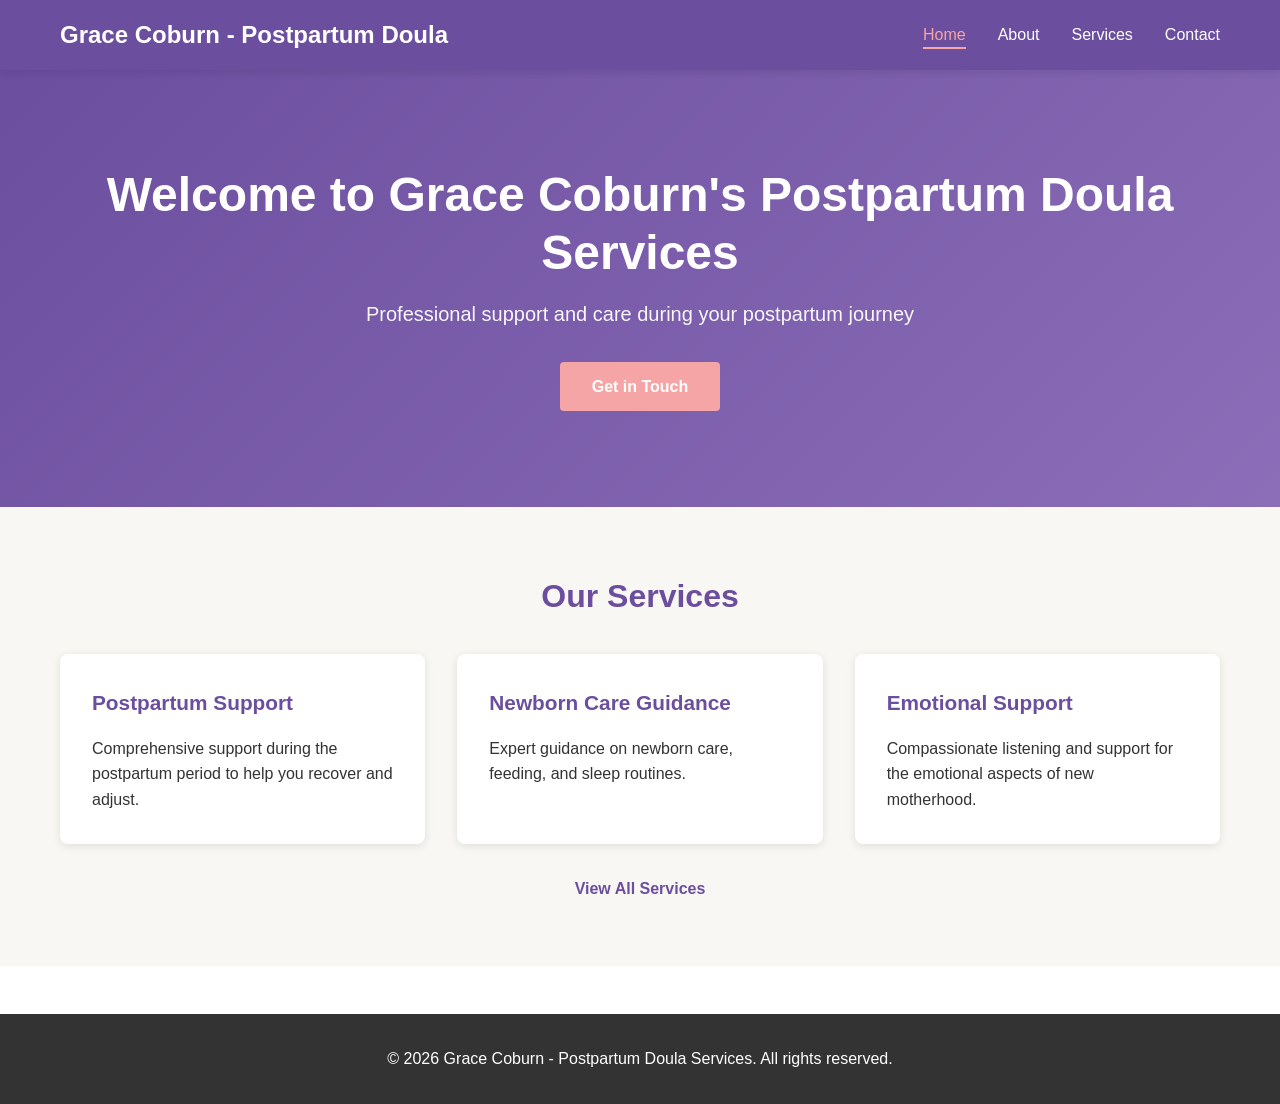
==== index.html @ 7e69951f "Initial commit: Add starter template for postpartum doula website" ====
<!DOCTYPE html>
<html lang="en">
<head>
    <meta charset="UTF-8">
    <meta name="viewport" content="width=device-width, initial-scale=1.0">
    <title>Grace Coburn - Postpartum Doula Services</title>
    <link rel="stylesheet" href="css/style.css">
</head>
<body>
    <nav class="navbar">
        <div class="container">
            <div class="nav-brand">Grace Coburn - Postpartum Doula</div>
            <ul class="nav-links">
                <li><a href="index.html" class="active">Home</a></li>
                <li><a href="about.html">About</a></li>
                <li><a href="services.html">Services</a></li>
                <li><a href="contact.html">Contact</a></li>
            </ul>
        </div>
    </nav>

    <header class="hero">
        <div class="hero-content">
            <h1>Welcome to Grace Coburn's Postpartum Doula Services</h1>
            <p>Professional support and care during your postpartum journey</p>
            <a href="contact.html" class="cta-button">Get in Touch</a>
        </div>
    </header>

    <section class="services-preview">
        <div class="container">
            <h2>Our Services</h2>
            <div class="services-grid">
                <div class="service-card">
                    <h3>Postpartum Support</h3>
                    <p>Comprehensive support during the postpartum period to help you recover and adjust.</p>
                </div>
                <div class="service-card">
                    <h3>Newborn Care Guidance</h3>
                    <p>Expert guidance on newborn care, feeding, and sleep routines.</p>
                </div>
                <div class="service-card">
                    <h3>Emotional Support</h3>
                    <p>Compassionate listening and support for the emotional aspects of new motherhood.</p>
                </div>
            </div>
            <a href="services.html" class="view-more">View All Services</a>
        </div>
    </section>

    <footer class="footer">
        <div class="container">
            <p>&copy; 2026 Grace Coburn - Postpartum Doula Services. All rights reserved.</p>
        </div>
    </footer>

    <script src="js/script.js"></script>
</body>
</html>
---- css/style.css ----
:root {
    --primary-color: #6b4e9e;
    --secondary-color: #f5a5a5;
    --text-color: #333;
    --light-bg: #f9f7f4;
    --white: #ffffff;
    --shadow: 0 2px 8px rgba(0, 0, 0, 0.1);
}

* {
    margin: 0;
    padding: 0;
    box-sizing: border-box;
}

body {
    font-family: 'Segoe UI', Tahoma, Geneva, Verdana, sans-serif;
    line-height: 1.6;
    color: var(--text-color);
    background-color: var(--white);
}

.container {
    max-width: 1200px;
    margin: 0 auto;
    padding: 0 20px;
}

/* Navigation */
.navbar {
    background-color: var(--primary-color);
    color: var(--white);
    padding: 1rem 0;
    position: sticky;
    top: 0;
    z-index: 100;
    box-shadow: var(--shadow);
}

.navbar .container {
    display: flex;
    justify-content: space-between;
    align-items: center;
}

.nav-brand {
    font-size: 1.5rem;
    font-weight: bold;
}

.nav-links {
    display: flex;
    list-style: none;
    gap: 2rem;
}

.nav-links a {
    color: var(--white);
    text-decoration: none;
    transition: color 0.3s ease;
    border-bottom: 2px solid transparent;
    padding-bottom: 0.25rem;
}

.nav-links a:hover,
.nav-links a.active {
    color: var(--secondary-color);
    border-bottom-color: var(--secondary-color);
}

/* Hero Section */
.hero {
    background: linear-gradient(135deg, var(--primary-color) 0%, #8b6db8 100%);
    color: var(--white);
    padding: 6rem 2rem;
    text-align: center;
}

.hero-content h1 {
    font-size: 3rem;
    margin-bottom: 1rem;
    line-height: 1.2;
}

.hero-content p {
    font-size: 1.25rem;
    margin-bottom: 2rem;
    opacity: 0.95;
}

/* Page Header */
.page-header {
    background: linear-gradient(135deg, var(--primary-color) 0%, #8b6db8 100%);
    color: var(--white);
    padding: 3rem 2rem;
    text-align: center;
}

.page-header h1 {
    font-size: 2.5rem;
}

.page-header p {
    font-size: 1.1rem;
    margin-top: 0.5rem;
    opacity: 0.95;
}

/* Buttons */
.cta-button,
.submit-button {
    display: inline-block;
    background-color: var(--secondary-color);
    color: var(--white);
    padding: 0.75rem 2rem;
    border: none;
    border-radius: 4px;
    font-size: 1rem;
    text-decoration: none;
    cursor: pointer;
    transition: background-color 0.3s ease, transform 0.2s ease;
    font-weight: 600;
}

.cta-button:hover,
.submit-button:hover {
    background-color: #e88f8f;
    transform: translateY(-2px);
}

/* Services Preview */
.services-preview {
    padding: 4rem 2rem;
    background-color: var(--light-bg);
}

.services-preview h2 {
    font-size: 2rem;
    margin-bottom: 2rem;
    text-align: center;
    color: var(--primary-color);
}

.services-grid {
    display: grid;
    grid-template-columns: repeat(auto-fit, minmax(280px, 1fr));
    gap: 2rem;
    margin-bottom: 2rem;
}

.service-card {
    background-color: var(--white);
    padding: 2rem;
    border-radius: 8px;
    box-shadow: var(--shadow);
    transition: transform 0.3s ease, box-shadow 0.3s ease;
}

.service-card:hover {
    transform: translateY(-5px);
    box-shadow: 0 4px 16px rgba(0, 0, 0, 0.15);
}

.service-card h3 {
    color: var(--primary-color);
    margin-bottom: 1rem;
    font-size: 1.3rem;
}

.view-more {
    display: block;
    text-align: center;
    color: var(--primary-color);
    text-decoration: none;
    font-weight: 600;
    margin-top: 1rem;
    transition: color 0.3s ease;
}

.view-more:hover {
    color: var(--secondary-color);
}

/* Services Section */
.services-section {
    padding: 3rem 2rem;
}

.service-detail {
    margin-bottom: 2rem;
    padding: 2rem;
    background-color: var(--light-bg);
    border-left: 4px solid var(--primary-color);
    border-radius: 4px;
}

.service-detail h2 {
    color: var(--primary-color);
    margin-bottom: 1rem;
}

/* CTA Section */
.cta-section {
    background-color: var(--primary-color);
    color: var(--white);
    padding: 3rem 2rem;
    text-align: center;
}

.cta-section h2 {
    margin-bottom: 1.5rem;
    font-size: 2rem;
}

/* Contact Section */
.contact-section {
    padding: 3rem 2rem;
}

.contact-section .container {
    display: grid;
    grid-template-columns: 1fr 1fr;
    gap: 3rem;
}

.contact-info h2 {
    color: var(--primary-color);
    margin-bottom: 1rem;
}

.contact-info > p {
    margin-bottom: 2rem;
    color: #666;
}

/* Form Styles */
.contact-form {
    background-color: var(--light-bg);
    padding: 2rem;
    border-radius: 8px;
}

.form-group {
    margin-bottom: 1.5rem;
}

.form-group label {
    display: block;
    margin-bottom: 0.5rem;
    font-weight: 600;
    color: var(--text-color);
}

.form-group input,
.form-group textarea {
    width: 100%;
    padding: 0.75rem;
    border: 1px solid #ddd;
    border-radius: 4px;
    font-size: 1rem;
    font-family: inherit;
    transition: border-color 0.3s ease;
}

.form-group input:focus,
.form-group textarea:focus {
    outline: none;
    border-color: var(--primary-color);
    box-shadow: 0 0 0 3px rgba(107, 78, 158, 0.1);
}

.submit-button {
    width: 100%;
    padding: 1rem;
    margin-top: 1rem;
}

.form-status {
    margin-top: 1rem;
    padding: 1rem;
    border-radius: 4px;
    text-align: center;
    display: none;
}

.form-status.show {
    display: block;
}

.form-status.success {
    background-color: #d4edda;
    color: #155724;
    border: 1px solid #c3e6cb;
}

.form-status.error {
    background-color: #f8d7da;
    color: #721c24;
    border: 1px solid #f5c6cb;
}

/* Contact Details */
.contact-details {
    padding: 2rem;
    background-color: var(--light-bg);
    border-radius: 8px;
    height: fit-content;
}

.contact-details h2 {
    color: var(--primary-color);
    margin-bottom: 1.5rem;
}

.contact-details p {
    margin-bottom: 1.5rem;
    line-height: 1.8;
}

.contact-details a {
    color: var(--primary-color);
    text-decoration: none;
    font-weight: 600;
    transition: color 0.3s ease;
}

.contact-details a:hover {
    color: var(--secondary-color);
}

/* Footer */
.footer {
    background-color: #333;
    color: var(--white);
    text-align: center;
    padding: 2rem;
    margin-top: 3rem;
}

.footer a {
    color: var(--secondary-color);
    text-decoration: none;
}

.footer a:hover {
    text-decoration: underline;
}

/* About Section */
.about-section {
    padding: 3rem 2rem;
}

.about-content {
    margin-bottom: 3rem;
    background-color: var(--light-bg);
    padding: 2rem;
    border-radius: 8px;
}

.about-content h2,
.qualifications h2 {
    color: var(--primary-color);
    margin-bottom: 1rem;
    font-size: 1.8rem;
}

.qualifications {
    background-color: var(--light-bg);
    padding: 2rem;
    border-radius: 8px;
}

.qualifications ul {
    list-style-position: inside;
    line-height: 2;
}

.qualifications li {
    color: #555;
}

/* Responsive Design */
@media (max-width: 768px) {
    .nav-links {
        gap: 1rem;
        font-size: 0.9rem;
    }

    .hero-content h1 {
        font-size: 2rem;
    }

    .hero-content p {
        font-size: 1rem;
    }

    .page-header h1 {
        font-size: 1.8rem;
    }

    .services-grid {
        grid-template-columns: 1fr;
    }

    .contact-section .container {
        grid-template-columns: 1fr;
    }

    .contact-details {
        order: -1;
    }
}

@media (max-width: 480px) {
    .nav-brand {
        font-size: 1.1rem;
    }

    .nav-links {
        flex-direction: column;
        gap: 0.5rem;
    }

    .hero-content h1 {
        font-size: 1.5rem;
    }

    .nav-links {
        gap: 0;
    }

    .nav-links a {
        padding: 0.5rem 0;
    }
}
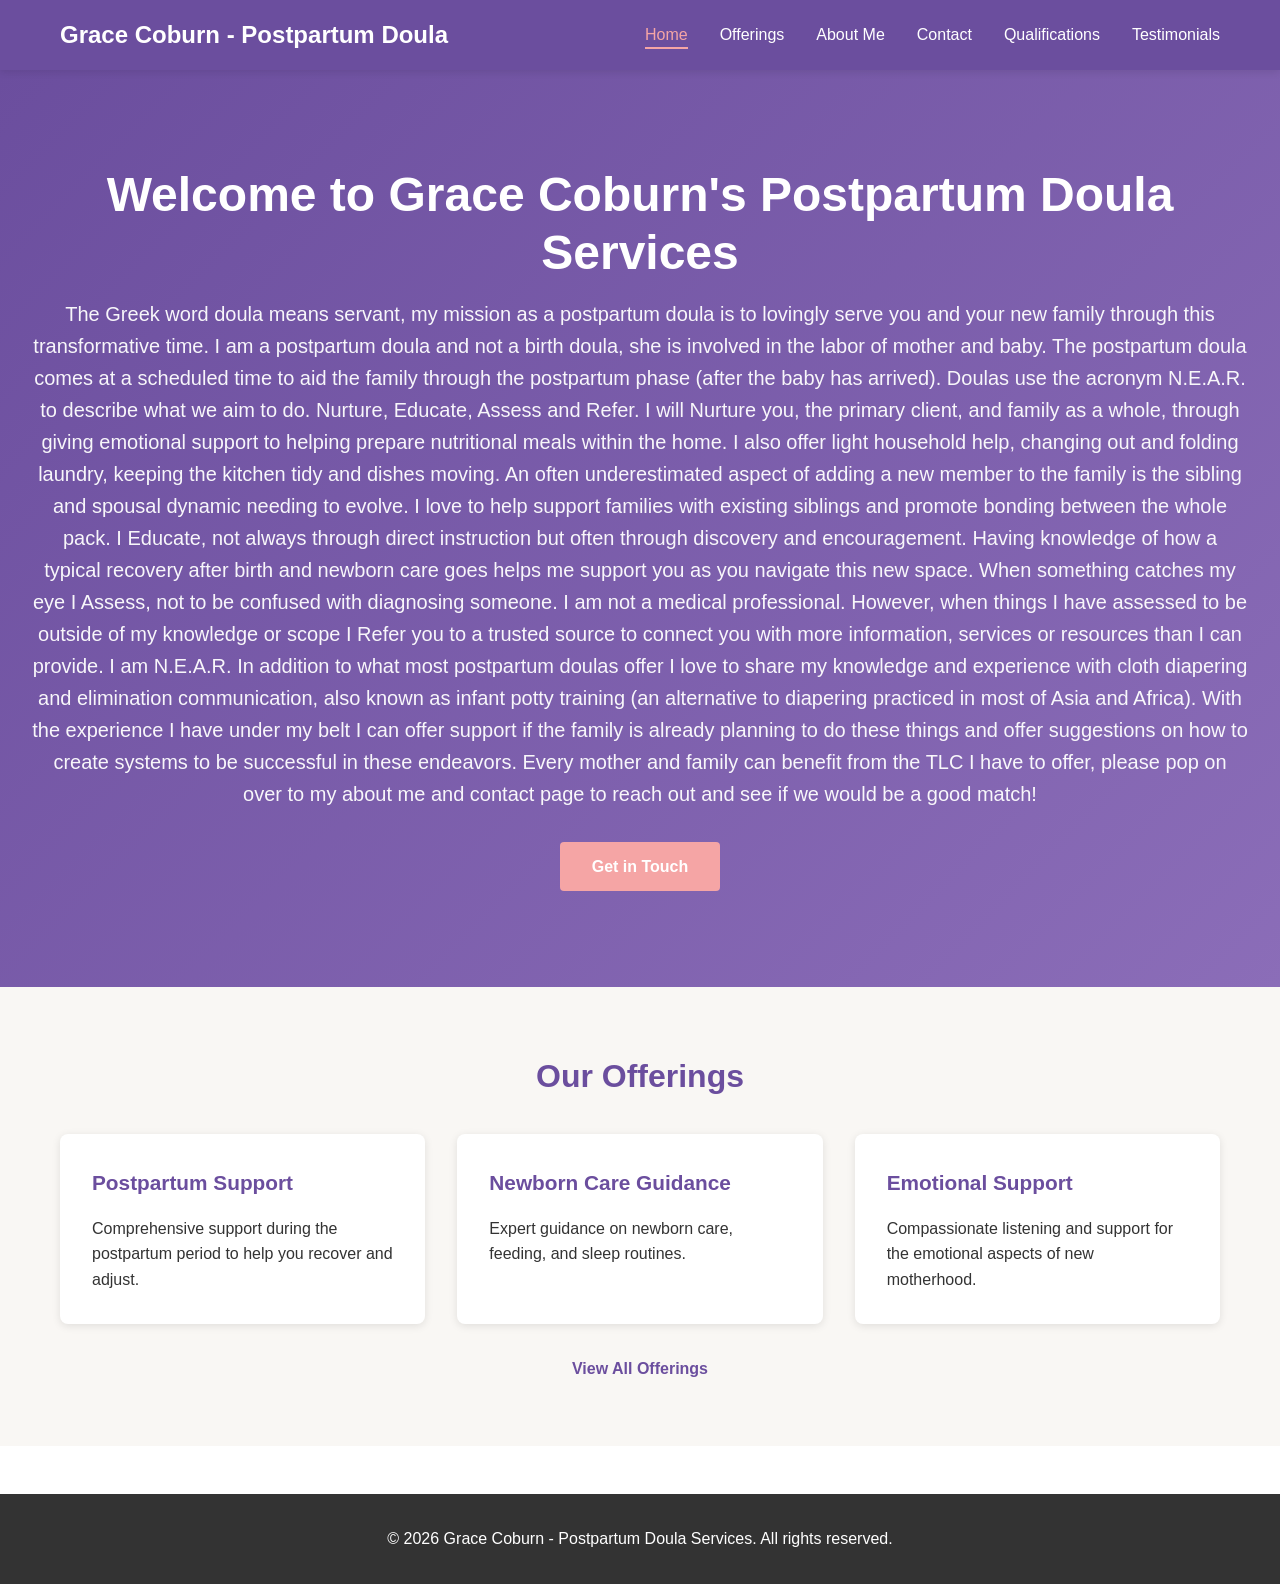
==== commit 1a9d0d0f: "Update site pages and navigation" ====
--- a/index.html
+++ b/index.html
@@ -12,9 +12,11 @@
             <div class="nav-brand">Grace Coburn - Postpartum Doula</div>
             <ul class="nav-links">
                 <li><a href="index.html" class="active">Home</a></li>
-                <li><a href="about.html">About</a></li>
-                <li><a href="services.html">Services</a></li>
+                <li><a href="services.html">Offerings</a></li>
+                <li><a href="about.html">About Me</a></li>
                 <li><a href="contact.html">Contact</a></li>
+                <li><a href="qualifications.html">Qualifications</a></li>
+                <li><a href="testimonials.html">Testimonials</a></li>
             </ul>
         </div>
     </nav>
@@ -22,14 +24,24 @@
     <header class="hero">
         <div class="hero-content">
             <h1>Welcome to Grace Coburn's Postpartum Doula Services</h1>
-            <p>Professional support and care during your postpartum journey</p>
+            <p>The Greek word doula means servant, my mission as a postpartum doula is to lovingly serve you and your new family through this transformative time. I am a postpartum doula and not a birth doula, she is involved in the labor of mother and baby. The postpartum doula comes at a scheduled time to aid the family through the postpartum phase (after the baby has arrived). 
+
+Doulas use the acronym N.E.A.R. to describe what we aim to do. Nurture, Educate, Assess and Refer. 
+
+I will Nurture you, the primary client, and family as a whole, through giving emotional support to helping prepare nutritional meals within the home. I also offer light household help, changing out and folding laundry, keeping the kitchen tidy and dishes moving. An often underestimated aspect of adding a new member to the family is the sibling and spousal dynamic needing to evolve. I love to help support families with existing siblings and promote bonding between the whole pack. I Educate, not always through direct instruction but often through discovery and encouragement. Having knowledge of how a typical recovery after birth and newborn care goes helps me support you as you navigate this new space. When something catches my eye I Assess, not to be confused with diagnosing someone. I am not a medical professional. However, when things I have assessed to be outside of my knowledge or scope I Refer you to a trusted source to connect you with more information, services or resources than I can provide. 
+
+I am N.E.A.R. 
+
+In addition to what most postpartum doulas offer I love to share my knowledge and experience with cloth diapering and elimination communication, also known as infant potty training (an alternative to diapering practiced in most of Asia and Africa). With the experience I have under my belt I can offer support if the family is already planning to do these things and offer suggestions on how to create systems to be successful in these endeavors.   
+
+Every mother and family can benefit from the TLC I have to offer, please pop on over to my about me and contact page to reach out and see if we would be a good match!</p>
             <a href="contact.html" class="cta-button">Get in Touch</a>
         </div>
     </header>
 
     <section class="services-preview">
         <div class="container">
-            <h2>Our Services</h2>
+            <h2>Our Offerings</h2>
             <div class="services-grid">
                 <div class="service-card">
                     <h3>Postpartum Support</h3>
@@ -44,7 +56,7 @@
                     <p>Compassionate listening and support for the emotional aspects of new motherhood.</p>
                 </div>
             </div>
-            <a href="services.html" class="view-more">View All Services</a>
+            <a href="services.html" class="view-more">View All Offerings</a>
         </div>
     </section>
 
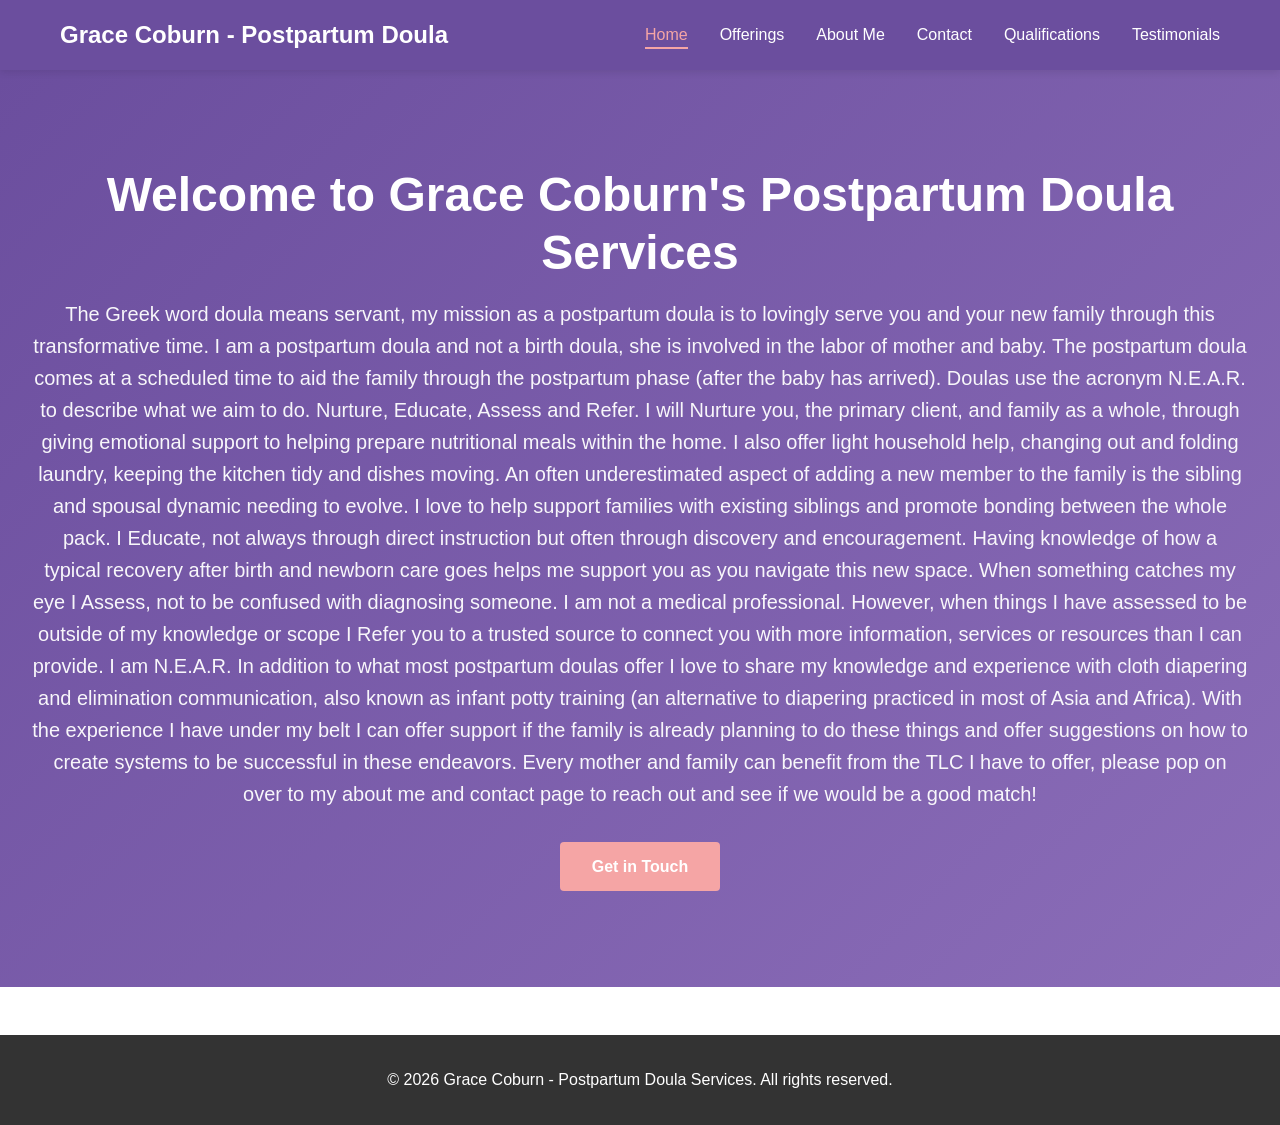
==== commit 514ec364: "Updated main page message" ====
--- a/index.html
+++ b/index.html
@@ -39,26 +39,7 @@
         </div>
     </header>
 
-    <section class="services-preview">
-        <div class="container">
-            <h2>Our Offerings</h2>
-            <div class="services-grid">
-                <div class="service-card">
-                    <h3>Postpartum Support</h3>
-                    <p>Comprehensive support during the postpartum period to help you recover and adjust.</p>
-                </div>
-                <div class="service-card">
-                    <h3>Newborn Care Guidance</h3>
-                    <p>Expert guidance on newborn care, feeding, and sleep routines.</p>
-                </div>
-                <div class="service-card">
-                    <h3>Emotional Support</h3>
-                    <p>Compassionate listening and support for the emotional aspects of new motherhood.</p>
-                </div>
-            </div>
-            <a href="services.html" class="view-more">View All Offerings</a>
-        </div>
-    </section>
+    
 
     <footer class="footer">
         <div class="container">
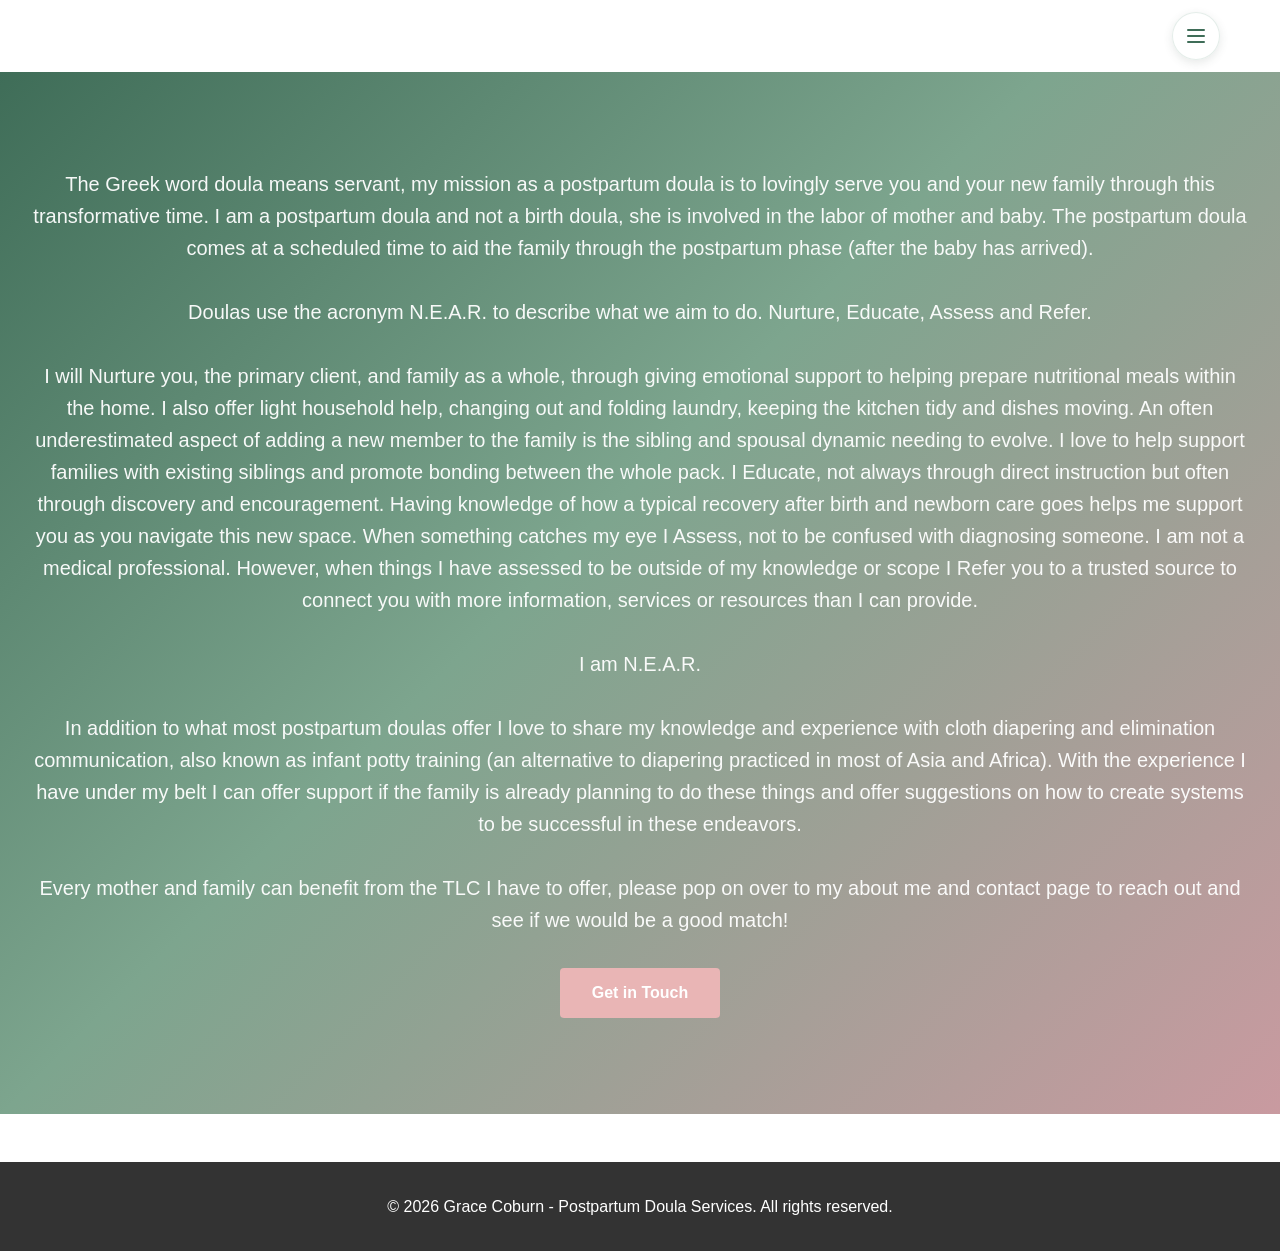
==== commit 9dfc32ee: "Updated styles and inported content" ====
--- a/index.html
+++ b/index.html
@@ -7,34 +7,32 @@
     <link rel="stylesheet" href="css/style.css">
 </head>
 <body>
-    <nav class="navbar">
+    <nav class="navbar minimalist-nav">
         <div class="container">
-            <div class="nav-brand">Grace Coburn - Postpartum Doula</div>
-            <ul class="nav-links">
-                <li><a href="index.html" class="active">Home</a></li>
-                <li><a href="services.html">Offerings</a></li>
-                <li><a href="about.html">About Me</a></li>
-                <li><a href="contact.html">Contact</a></li>
-                <li><a href="qualifications.html">Qualifications</a></li>
-                <li><a href="testimonials.html">Testimonials</a></li>
-            </ul>
+            <button class="menu-toggle" type="button" aria-label="Open page menu" aria-expanded="false" aria-controls="site-menu">
+                <span></span>
+                <span></span>
+                <span></span>
+            </button>
+            <div class="nav-panel" id="site-menu">
+                <a href="index.html" class="active">Home</a>
+                <a href="offerings.html">Offerings</a>
+                <a href="about.html">About Me</a>
+                <a href="contact.html">Contact</a>
+                <a href="qualifications.html">Qualifications</a>
+                <a href="testimonials.html">Testimonials</a>
+            </div>
         </div>
     </nav>
 
     <header class="hero">
         <div class="hero-content">
-            <h1>Welcome to Grace Coburn's Postpartum Doula Services</h1>
-            <p>The Greek word doula means servant, my mission as a postpartum doula is to lovingly serve you and your new family through this transformative time. I am a postpartum doula and not a birth doula, she is involved in the labor of mother and baby. The postpartum doula comes at a scheduled time to aid the family through the postpartum phase (after the baby has arrived). 
-
-Doulas use the acronym N.E.A.R. to describe what we aim to do. Nurture, Educate, Assess and Refer. 
-
-I will Nurture you, the primary client, and family as a whole, through giving emotional support to helping prepare nutritional meals within the home. I also offer light household help, changing out and folding laundry, keeping the kitchen tidy and dishes moving. An often underestimated aspect of adding a new member to the family is the sibling and spousal dynamic needing to evolve. I love to help support families with existing siblings and promote bonding between the whole pack. I Educate, not always through direct instruction but often through discovery and encouragement. Having knowledge of how a typical recovery after birth and newborn care goes helps me support you as you navigate this new space. When something catches my eye I Assess, not to be confused with diagnosing someone. I am not a medical professional. However, when things I have assessed to be outside of my knowledge or scope I Refer you to a trusted source to connect you with more information, services or resources than I can provide. 
-
-I am N.E.A.R. 
-
-In addition to what most postpartum doulas offer I love to share my knowledge and experience with cloth diapering and elimination communication, also known as infant potty training (an alternative to diapering practiced in most of Asia and Africa). With the experience I have under my belt I can offer support if the family is already planning to do these things and offer suggestions on how to create systems to be successful in these endeavors.   
-
-Every mother and family can benefit from the TLC I have to offer, please pop on over to my about me and contact page to reach out and see if we would be a good match!</p>
+            <p>The Greek word doula means servant, my mission as a postpartum doula is to lovingly serve you and your new family through this transformative time. I am a postpartum doula and not a birth doula, she is involved in the labor of mother and baby. The postpartum doula comes at a scheduled time to aid the family through the postpartum phase (after the baby has arrived).</p>
+            <p>Doulas use the acronym N.E.A.R. to describe what we aim to do. Nurture, Educate, Assess and Refer. </p>
+            <p>I will Nurture you, the primary client, and family as a whole, through giving emotional support to helping prepare nutritional meals within the home. I also offer light household help, changing out and folding laundry, keeping the kitchen tidy and dishes moving. An often underestimated aspect of adding a new member to the family is the sibling and spousal dynamic needing to evolve. I love to help support families with existing siblings and promote bonding between the whole pack. I Educate, not always through direct instruction but often through discovery and encouragement. Having knowledge of how a typical recovery after birth and newborn care goes helps me support you as you navigate this new space. When something catches my eye I Assess, not to be confused with diagnosing someone. I am not a medical professional. However, when things I have assessed to be outside of my knowledge or scope I Refer you to a trusted source to connect you with more information, services or resources than I can provide. </p>
+            <p>I am N.E.A.R. </p>
+            <p>In addition to what most postpartum doulas offer I love to share my knowledge and experience with cloth diapering and elimination communication, also known as infant potty training (an alternative to diapering practiced in most of Asia and Africa). With the experience I have under my belt I can offer support if the family is already planning to do these things and offer suggestions on how to create systems to be successful in these endeavors.</p>
+            <p>Every mother and family can benefit from the TLC I have to offer, please pop on over to my about me and contact page to reach out and see if we would be a good match!</p>
             <a href="contact.html" class="cta-button">Get in Touch</a>
         </div>
     </header>
--- a/css/style.css
+++ b/css/style.css
@@ -1,10 +1,12 @@
 :root {
-    --primary-color: #6b4e9e;
-    --secondary-color: #f5a5a5;
-    --text-color: #333;
-    --light-bg: #f9f7f4;
+    --primary-color: #5b8f75;
+    --primary-dark: #3f6d58;
+    --secondary-color: #e9b5b5;
+    --secondary-deep: #d08c8c;
+    --text-color: #33443d;
+    --light-bg: #5b8f751a;
     --white: #ffffff;
-    --shadow: 0 2px 8px rgba(0, 0, 0, 0.1);
+    --shadow: 0 3px 10px rgba(55, 78, 66, 0.12);
 }
 
 * {
@@ -28,49 +30,93 @@
 
 /* Navigation */
 .navbar {
-    background-color: var(--primary-color);
-    color: var(--white);
-    padding: 1rem 0;
+    background: transparent;
+    color: var(--text-color);
+    padding: 0.75rem 0;
     position: sticky;
     top: 0;
     z-index: 100;
-    box-shadow: var(--shadow);
 }
 
 .navbar .container {
     display: flex;
-    justify-content: space-between;
+    justify-content: flex-end;
     align-items: center;
-}
-
-.nav-brand {
-    font-size: 1.5rem;
-    font-weight: bold;
-}
-
-.nav-links {
+    position: relative;
+}
+
+.minimalist-nav .menu-toggle {
+    display: inline-flex;
+    flex-direction: column;
+    justify-content: center;
+    align-items: center;
+    gap: 0.25rem;
+    width: 3rem;
+    height: 3rem;
+    border: 1px solid rgba(91, 143, 117, 0.16);
+    border-radius: 999px;
+    background: rgba(255, 255, 255, 0.92);
+    box-shadow: var(--shadow);
+    cursor: pointer;
+}
+
+.minimalist-nav .menu-toggle span {
+    display: block;
+    width: 1.1rem;
+    height: 2px;
+    border-radius: 999px;
+    background-color: var(--primary-dark);
+    transition: transform 0.2s ease, opacity 0.2s ease;
+}
+
+.minimalist-nav .menu-toggle.open span:nth-child(1) {
+    transform: translateY(6px) rotate(45deg);
+}
+
+.minimalist-nav .menu-toggle.open span:nth-child(2) {
+    opacity: 0;
+}
+
+.minimalist-nav .menu-toggle.open span:nth-child(3) {
+    transform: translateY(-6px) rotate(-45deg);
+}
+
+.nav-panel {
+    position: absolute;
+    top: calc(100% + 0.5rem);
+    right: 20px;
+    display: none;
+    flex-direction: column;
+    gap: 0.25rem;
+    min-width: 240px;
+    padding: 0.5rem;
+    background: rgba(255, 255, 255, 0.97);
+    border: 1px solid rgba(91, 143, 117, 0.18);
+    border-radius: 16px;
+    box-shadow: 0 18px 30px rgba(43, 59, 51, 0.14);
+}
+
+.nav-panel.open {
     display: flex;
-    list-style: none;
-    gap: 2rem;
-}
-
-.nav-links a {
-    color: var(--white);
+}
+
+.nav-panel a {
+    color: var(--text-color);
     text-decoration: none;
-    transition: color 0.3s ease;
-    border-bottom: 2px solid transparent;
-    padding-bottom: 0.25rem;
-}
-
-.nav-links a:hover,
-.nav-links a.active {
-    color: var(--secondary-color);
-    border-bottom-color: var(--secondary-color);
+    padding: 0.65rem 0.75rem;
+    border-radius: 10px;
+    transition: background-color 0.2s ease, color 0.2s ease;
+}
+
+.nav-panel a:hover,
+.nav-panel a.active {
+    color: var(--primary-dark);
+    background-color: var(--light-bg);
 }
 
 /* Hero Section */
 .hero {
-    background: linear-gradient(135deg, var(--primary-color) 0%, #8b6db8 100%);
+    background: linear-gradient(135deg, var(--primary-dark) 0%, #7da58e 45%, #c99aa0 100%);
     color: var(--white);
     padding: 6rem 2rem;
     text-align: center;
@@ -90,7 +136,7 @@
 
 /* Page Header */
 .page-header {
-    background: linear-gradient(135deg, var(--primary-color) 0%, #8b6db8 100%);
+    background: linear-gradient(135deg, var(--primary-dark) 0%, #7da58e 45%, #c99aa0 100%);
     color: var(--white);
     padding: 3rem 2rem;
     text-align: center;
@@ -124,7 +170,7 @@
 
 .cta-button:hover,
 .submit-button:hover {
-    background-color: #e88f8f;
+    background-color: var(--secondary-deep);
     transform: translateY(-2px);
 }
 
@@ -158,7 +204,7 @@
 
 .service-card:hover {
     transform: translateY(-5px);
-    box-shadow: 0 4px 16px rgba(0, 0, 0, 0.15);
+    box-shadow: 0 6px 18px rgba(64, 92, 79, 0.16);
 }
 
 .service-card h3 {
@@ -266,7 +312,7 @@
 .form-group textarea:focus {
     outline: none;
     border-color: var(--primary-color);
-    box-shadow: 0 0 0 3px rgba(107, 78, 158, 0.1);
+    box-shadow: 0 0 0 3px rgba(91, 143, 117, 0.12);
 }
 
 .submit-button {
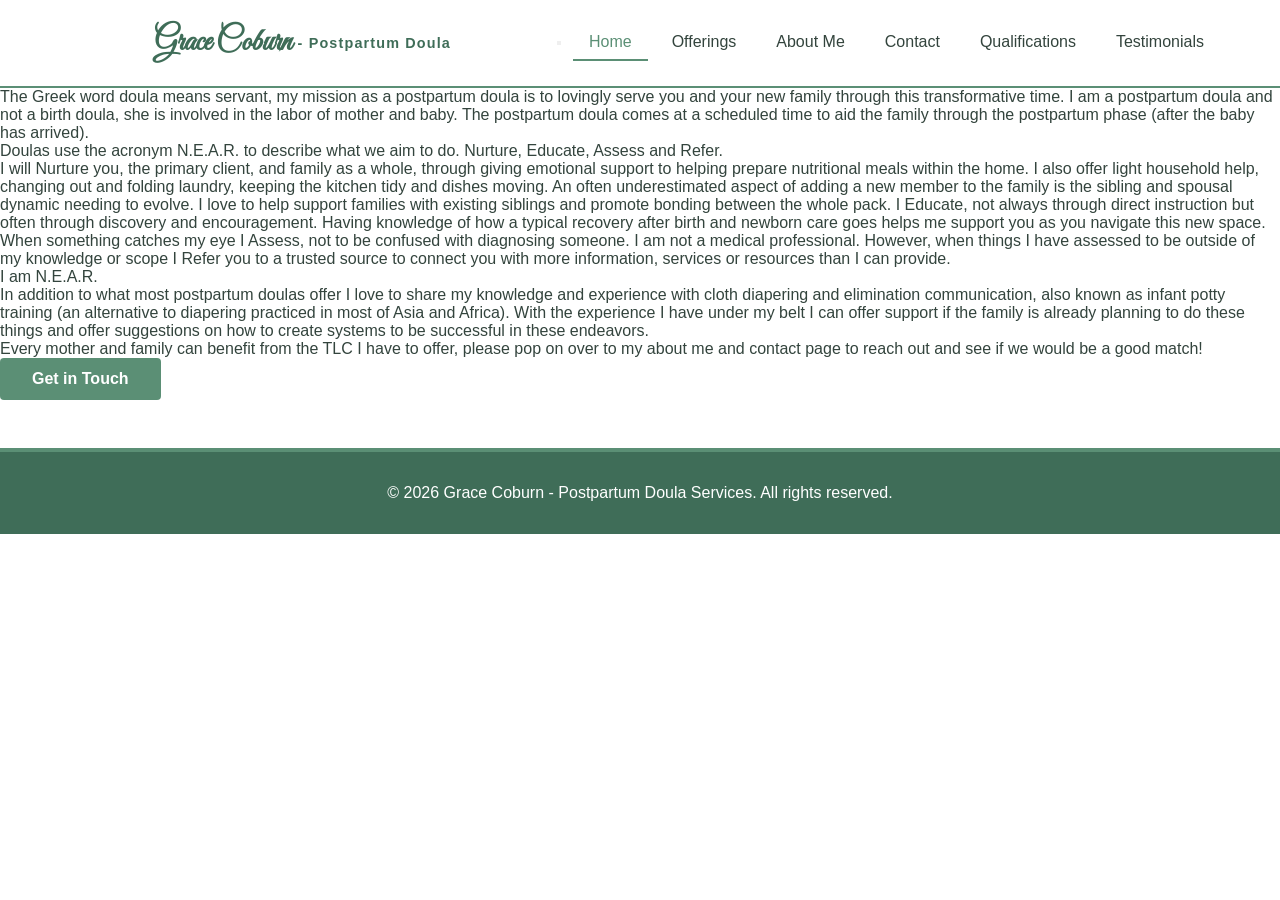
==== commit 67e557ab: "Updated styles" ====
--- a/index.html
+++ b/index.html
@@ -3,12 +3,18 @@
 <head>
     <meta charset="UTF-8">
     <meta name="viewport" content="width=device-width, initial-scale=1.0">
-    <title>Grace Coburn - Postpartum Doula Services</title>
+    <title>Grace Coburn - Postpartum Doula</title>
     <link rel="stylesheet" href="css/style.css">
 </head>
 <body>
-    <nav class="navbar minimalist-nav">
+    <div class="page-frame">
+        <span class="frame-corner corner-tl"></span>
+        <span class="frame-corner corner-tr"></span>
+        <span class="frame-corner corner-bl"></span>
+        <span class="frame-corner corner-br"></span>
+        <nav class="navbar minimalist-nav">
         <div class="container">
+            <a class="nav-brand" href="index.html"><span class="nav-brand-name">Grace Coburn</span> <span class="nav-brand-subtitle"> - Postpartum Doula</span></a>
             <button class="menu-toggle" type="button" aria-label="Open page menu" aria-expanded="false" aria-controls="site-menu">
                 <span></span>
                 <span></span>
@@ -25,8 +31,8 @@
         </div>
     </nav>
 
-    <header class="hero">
-        <div class="hero-content">
+    <header>
+        <div>
             <p>The Greek word doula means servant, my mission as a postpartum doula is to lovingly serve you and your new family through this transformative time. I am a postpartum doula and not a birth doula, she is involved in the labor of mother and baby. The postpartum doula comes at a scheduled time to aid the family through the postpartum phase (after the baby has arrived).</p>
             <p>Doulas use the acronym N.E.A.R. to describe what we aim to do. Nurture, Educate, Assess and Refer. </p>
             <p>I will Nurture you, the primary client, and family as a whole, through giving emotional support to helping prepare nutritional meals within the home. I also offer light household help, changing out and folding laundry, keeping the kitchen tidy and dishes moving. An often underestimated aspect of adding a new member to the family is the sibling and spousal dynamic needing to evolve. I love to help support families with existing siblings and promote bonding between the whole pack. I Educate, not always through direct instruction but often through discovery and encouragement. Having knowledge of how a typical recovery after birth and newborn care goes helps me support you as you navigate this new space. When something catches my eye I Assess, not to be confused with diagnosing someone. I am not a medical professional. However, when things I have assessed to be outside of my knowledge or scope I Refer you to a trusted source to connect you with more information, services or resources than I can provide. </p>
@@ -46,5 +52,6 @@
     </footer>
 
     <script src="js/script.js"></script>
+    </div>
 </body>
 </html>
--- a/css/style.css
+++ b/css/style.css
@@ -1,12 +1,15 @@
+@import url('https://fonts.googleapis.com/css2?family=Great+Vibes&family=Parisienne&display=swap');
+
 :root {
     --primary-color: #5b8f75;
     --primary-dark: #3f6d58;
     --secondary-color: #e9b5b5;
+    --font-body: 'Optima', 'Segoe UI', Arial, sans-serif;
+    --font-script: 'Great Vibes', 'Parisienne', 'Brush Script MT', cursive;
     --secondary-deep: #d08c8c;
     --text-color: #33443d;
-    --light-bg: #5b8f751a;
     --white: #ffffff;
-    --shadow: 0 3px 10px rgba(55, 78, 66, 0.12);
+    --shadow: 0 2px 8px rgba(55, 78, 66, 0.08);
 }
 
 * {
@@ -16,10 +19,24 @@
 }
 
 body {
-    font-family: 'Segoe UI', Tahoma, Geneva, Verdana, sans-serif;
-    line-height: 1.6;
+    font-family: var(--font-body);
+    background-color: var(--white);
     color: var(--text-color);
-    background-color: var(--white);
+    padding: 0;
+    margin: 0;
+}
+
+/* Clean, minimal page frame */
+.page-frame {
+    min-height: 100vh;
+    background-color: var(--white);
+    display: flex;
+    flex-direction: column;
+}
+
+/* Hide decorative corner elements */
+.frame-corner {
+    display: none;
 }
 
 .container {
@@ -30,133 +47,146 @@
 
 /* Navigation */
 .navbar {
-    background: transparent;
+    background-color: var(--white);
     color: var(--text-color);
-    padding: 0.75rem 0;
+    padding: 1.5rem 0;
     position: sticky;
     top: 0;
     z-index: 100;
+    border-bottom: 2px solid var(--primary-color);
 }
 
 .navbar .container {
     display: flex;
+    justify-content: space-between;
+    align-items: center;
+    gap: 0.75rem;
+    position: relative;
+    padding-left: 20px;
+    padding-right: 20px;
+    max-width: 1200px;
+    margin: 0 auto;
+}
+
+.navbar .container > .nav-brand {
+    flex: 1 1 auto;
+    display: flex;
+    justify-content: center;
+}
+
+.nav-brand {
+    display: inline-flex;
+    align-items: center;
+    gap: 0.35rem;
+    color: var(--primary-dark);
+    text-decoration: none;
+    white-space: nowrap;
+}
+
+.nav-brand-name {
+    font-family: var(--font-script);
+    font-size: 2rem;
+    font-weight: 700;
+    line-height: 1.2;
+}
+
+.nav-brand-subtitle {
+    font-family: var(--font-body);
+    font-size: 0.9rem;
+    font-weight: 600;
+    letter-spacing: 0.08em;
+}
+
+.nav-panel {
+    position: static;
+    display: flex;
+    flex-wrap: wrap;
     justify-content: flex-end;
     align-items: center;
-    position: relative;
-}
-
-.minimalist-nav .menu-toggle {
-    display: inline-flex;
-    flex-direction: column;
-    justify-content: center;
-    align-items: center;
-    gap: 0.25rem;
-    width: 3rem;
-    height: 3rem;
-    border: 1px solid rgba(91, 143, 117, 0.16);
-    border-radius: 999px;
-    background: rgba(255, 255, 255, 0.92);
-    box-shadow: var(--shadow);
-    cursor: pointer;
-}
-
-.minimalist-nav .menu-toggle span {
-    display: block;
-    width: 1.1rem;
-    height: 2px;
-    border-radius: 999px;
-    background-color: var(--primary-dark);
-    transition: transform 0.2s ease, opacity 0.2s ease;
-}
-
-.minimalist-nav .menu-toggle.open span:nth-child(1) {
-    transform: translateY(6px) rotate(45deg);
-}
-
-.minimalist-nav .menu-toggle.open span:nth-child(2) {
-    opacity: 0;
-}
-
-.minimalist-nav .menu-toggle.open span:nth-child(3) {
-    transform: translateY(-6px) rotate(-45deg);
-}
-
+    gap: 0.5rem;
+    width: auto;
+    max-width: 100%;
+    margin-left: auto;
+    min-width: 0;
+    padding: 0;
+    background: transparent;
+    border: none;
+    box-shadow: none;
+}
+
+.nav-panel.open,
 .nav-panel {
-    position: absolute;
-    top: calc(100% + 0.5rem);
-    right: 20px;
-    display: none;
-    flex-direction: column;
-    gap: 0.25rem;
-    min-width: 240px;
-    padding: 0.5rem;
-    background: rgba(255, 255, 255, 0.97);
-    border: 1px solid rgba(91, 143, 117, 0.18);
-    border-radius: 16px;
-    box-shadow: 0 18px 30px rgba(43, 59, 51, 0.14);
-}
-
-.nav-panel.open {
     display: flex;
 }
 
 .nav-panel a {
     color: var(--text-color);
     text-decoration: none;
-    padding: 0.65rem 0.75rem;
-    border-radius: 10px;
-    transition: background-color 0.2s ease, color 0.2s ease;
+    padding: 0.5rem 1rem;
+    border-radius: 0;
+    transition: color 0.2s ease, border-bottom 0.2s ease;
+    border-bottom: 2px solid transparent;
 }
 
 .nav-panel a:hover,
 .nav-panel a.active {
-    color: var(--primary-dark);
-    background-color: var(--light-bg);
+    color: var(--primary-color);
+    border-bottom: 2px solid var(--primary-color);
+}
+
+h1, h2, h3, .hero-content h1, .page-header h1, .services-preview h2, .service-card h3, .cta-section h2, .contact-info h2, .contact-details h2, .about-content h2, .qualifications h2 {
+    font-family: var(--font-body);
+    letter-spacing: 0.02em;
 }
 
 /* Hero Section */
 .hero {
-    background: linear-gradient(135deg, var(--primary-dark) 0%, #7da58e 45%, #c99aa0 100%);
+    background: linear-gradient(135deg, var(--primary-dark) 0%, #7da58e 100%);
     color: var(--white);
-    padding: 6rem 2rem;
+    padding: 5rem 2rem;
     text-align: center;
 }
 
 .hero-content h1 {
+    font-family: var(--font-script);
     font-size: 3rem;
-    margin-bottom: 1rem;
+    margin-bottom: 1.5rem;
     line-height: 1.2;
 }
 
 .hero-content p {
-    font-size: 1.25rem;
+    font-size: 1.1rem;
     margin-bottom: 2rem;
+    line-height: 1.8;
     opacity: 0.95;
 }
 
 /* Page Header */
 .page-header {
-    background: linear-gradient(135deg, var(--primary-dark) 0%, #7da58e 45%, #c99aa0 100%);
+    background: linear-gradient(135deg, var(--primary-dark) 0%, #7da58e 100%);
     color: var(--white);
     padding: 3rem 2rem;
     text-align: center;
+    border-bottom: 4px solid var(--primary-color);
 }
 
 .page-header h1 {
     font-size: 2.5rem;
+    margin-bottom: 0.5rem;
 }
 
 .page-header p {
-    font-size: 1.1rem;
+    font-size: 1rem;
     margin-top: 0.5rem;
     opacity: 0.95;
+    line-height: 1.6;
 }
 
 /* Buttons */
 .cta-button,
 .submit-button {
     display: inline-block;
-    background-color: var(--secondary-color);
+    background-color: var(--primary-color);
     color: var(--white);
     padding: 0.75rem 2rem;
     border: none;
@@ -170,14 +200,16 @@
 
 .cta-button:hover,
 .submit-button:hover {
-    background-color: var(--secondary-deep);
+    background-color: var(--primary-dark);
     transform: translateY(-2px);
 }
 
 /* Services Preview */
 .services-preview {
     padding: 4rem 2rem;
-    background-color: var(--light-bg);
+    background-color: var(--white);
+    border-top: 3px solid var(--primary-color);
+    border-bottom: 3px solid var(--primary-color);
 }
 
 .services-preview h2 {
@@ -197,7 +229,8 @@
 .service-card {
     background-color: var(--white);
     padding: 2rem;
-    border-radius: 8px;
+    border-radius: 4px;
+    border-top: 3px solid var(--primary-color);
     box-shadow: var(--shadow);
     transition: transform 0.3s ease, box-shadow 0.3s ease;
 }
@@ -211,6 +244,11 @@
     color: var(--primary-color);
     margin-bottom: 1rem;
     font-size: 1.3rem;
+}
+
+.service-card p {
+    line-height: 1.8;
+    color: #555;
 }
 
 .view-more {
@@ -224,25 +262,73 @@
 }
 
 .view-more:hover {
-    color: var(--secondary-color);
+    color: var(--primary-dark);
 }
 
 /* Services Section */
 .services-section {
     padding: 3rem 2rem;
+    background-color: var(--white);
 }
 
 .service-detail {
     margin-bottom: 2rem;
     padding: 2rem;
-    background-color: var(--light-bg);
-    border-left: 4px solid var(--primary-color);
-    border-radius: 4px;
+    background-color: var(--white);
+    border-top: 3px solid var(--primary-color);
+    border-radius: 0;
 }
 
 .service-detail h2 {
     color: var(--primary-color);
     margin-bottom: 1rem;
+    margin-top: 0;
+}
+
+.service-detail h3 {
+    color: var(--primary-dark);
+    margin-top: 1.5rem;
+    margin-bottom: 0.75rem;
+    font-size: 1.1rem;
+}
+
+.service-detail p {
+    line-height: 1.8;
+    color: #555;
+}
+
+/* Offerings Section (same as services) */
+.offerings-section {
+    padding: 3rem 2rem;
+    background-color: var(--white);
+}
+
+.offerings-detail {
+    margin-bottom: 2rem;
+    padding: 2rem;
+    background-color: var(--white);
+    border-top: 3px solid var(--primary-color);
+    border-radius: 0;
+}
+
+.offerings-detail h2 {
+    color: var(--primary-color);
+    margin-bottom: 1rem;
+    margin-top: 0;
+    font-size: 1.5rem;
+}
+
+.offerings-detail h3 {
+    color: var(--primary-dark);
+    margin-top: 1.5rem;
+    margin-bottom: 0.75rem;
+    font-size: 1.1rem;
+}
+
+.offerings-detail p {
+    line-height: 1.8;
+    color: #555;
+    margin-bottom: 0.75rem;
 }
 
 /* CTA Section */
@@ -251,6 +337,8 @@
     color: var(--white);
     padding: 3rem 2rem;
     text-align: center;
+    border-top: 4px solid var(--primary-dark);
+    border-bottom: 4px solid var(--primary-dark);
 }
 
 .cta-section h2 {
@@ -261,6 +349,7 @@
 /* Contact Section */
 .contact-section {
     padding: 3rem 2rem;
+    background-color: var(--white);
 }
 
 .contact-section .container {
@@ -269,21 +358,28 @@
     gap: 3rem;
 }
 
+.contact-info {
+    padding: 2rem;
+    border-top: 3px solid var(--primary-color);
+}
+
 .contact-info h2 {
     color: var(--primary-color);
     margin-bottom: 1rem;
+    margin-top: 0;
 }
 
 .contact-info > p {
     margin-bottom: 2rem;
     color: #666;
+    line-height: 1.8;
 }
 
 /* Form Styles */
 .contact-form {
-    background-color: var(--light-bg);
-    padding: 2rem;
-    border-radius: 8px;
+    background-color: var(--white);
+    padding: 0;
+    border-radius: 0;
 }
 
 .form-group {
@@ -348,19 +444,22 @@
 /* Contact Details */
 .contact-details {
     padding: 2rem;
-    background-color: var(--light-bg);
-    border-radius: 8px;
+    background-color: var(--white);
+    border-top: 3px solid var(--primary-color);
     height: fit-content;
+    border-radius: 0;
 }
 
 .contact-details h2 {
     color: var(--primary-color);
     margin-bottom: 1.5rem;
+    margin-top: 0;
 }
 
 .contact-details p {
     margin-bottom: 1.5rem;
     line-height: 1.8;
+    color: #666;
 }
 
 .contact-details a {
@@ -371,21 +470,23 @@
 }
 
 .contact-details a:hover {
-    color: var(--secondary-color);
+    color: var(--primary-dark);
 }
 
 /* Footer */
 .footer {
-    background-color: #333;
+    background-color: var(--primary-dark);
     color: var(--white);
     text-align: center;
     padding: 2rem;
     margin-top: 3rem;
+    border-top: 4px solid var(--primary-color);
 }
 
 .footer a {
-    color: var(--secondary-color);
+    color: var(--white);
     text-decoration: none;
+    font-weight: 600;
 }
 
 .footer a:hover {
@@ -395,13 +496,15 @@
 /* About Section */
 .about-section {
     padding: 3rem 2rem;
+    background-color: var(--white);
 }
 
 .about-content {
     margin-bottom: 3rem;
-    background-color: var(--light-bg);
-    padding: 2rem;
-    border-radius: 8px;
+    background-color: var(--white);
+    padding: 2rem;
+    border-top: 3px solid var(--primary-color);
+    border-radius: 0;
 }
 
 .about-content h2,
@@ -409,12 +512,20 @@
     color: var(--primary-color);
     margin-bottom: 1rem;
     font-size: 1.8rem;
+    margin-top: 0;
+}
+
+.about-content p {
+    line-height: 1.9;
+    color: #555;
+    margin-bottom: 1rem;
 }
 
 .qualifications {
-    background-color: var(--light-bg);
-    padding: 2rem;
-    border-radius: 8px;
+    background-color: var(--white);
+    padding: 2rem;
+    border-top: 3px solid var(--primary-color);
+    border-radius: 0;
 }
 
 .qualifications ul {
@@ -456,6 +567,14 @@
     .contact-details {
         order: -1;
     }
+
+    .nav-brand-name {
+        font-size: 1.5rem;
+    }
+
+    .nav-brand-subtitle {
+        font-size: 0.8rem;
+    }
 }
 
 @media (max-width: 480px) {
@@ -479,4 +598,8 @@
     .nav-links a {
         padding: 0.5rem 0;
     }
+
+    .nav-brand-name {
+        font-size: 1.2rem;
+    }
 }
